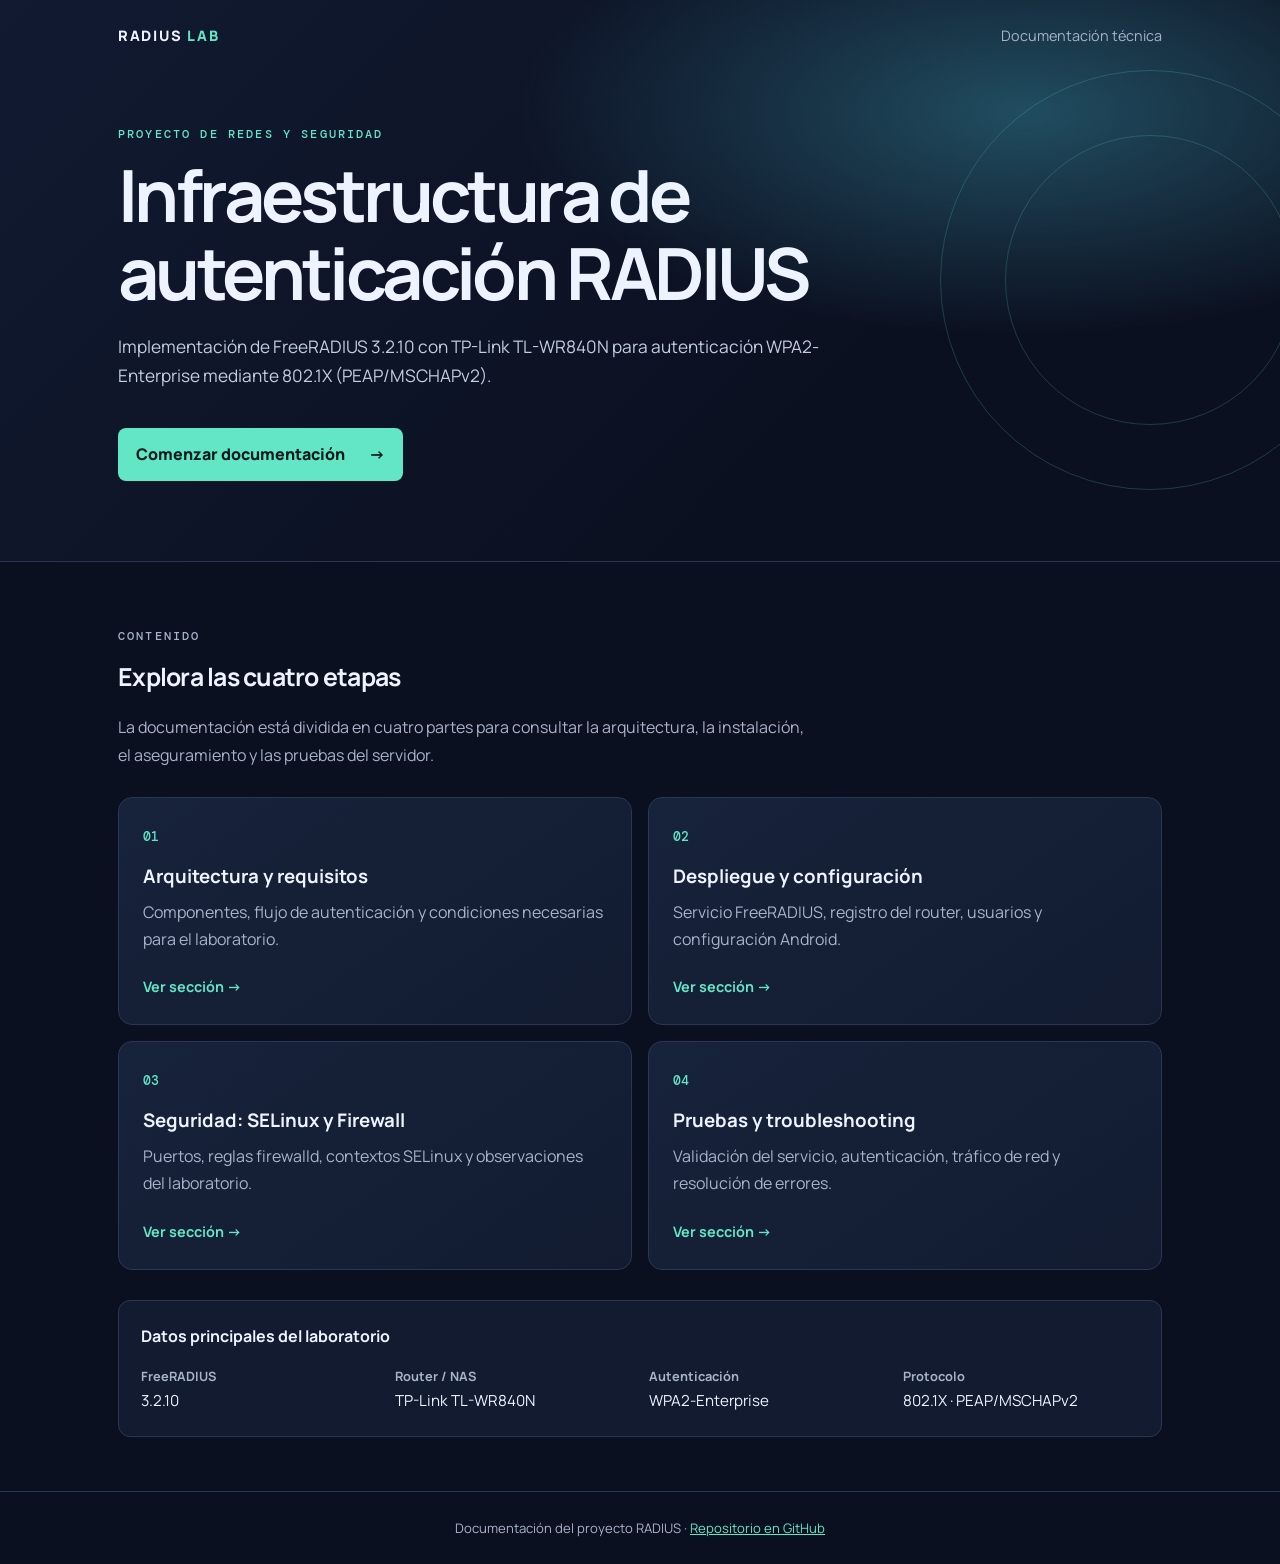
==== index.html @ 072e18bc "Add files via upload" ====
<!doctype html>
<html lang="es">
<head>
  <meta charset="utf-8">
  <meta name="viewport" content="width=device-width, initial-scale=1">
  <title>Servidor RADIUS | Documentación</title>
  <link rel="stylesheet" href="css/styles.css">
</head>
<body>
<header class="hero">
  <nav class="topnav"><a class="brand" href="index.html">RADIUS<span>LAB</span></a><span>Documentación técnica</span></nav>
  <div class="hero-content">
    <p class="eyebrow">PROYECTO DE REDES Y SEGURIDAD</p>
    <h1>Infraestructura de autenticación RADIUS</h1>
    <p class="lead">Implementación de FreeRADIUS 3.2.10 con TP-Link TL-WR840N para autenticación WPA2-Enterprise mediante 802.1X (PEAP/MSCHAPv2).</p>
    <a class="button" href="01-arquitectura.html">Comenzar documentación <span>→</span></a>
  </div>
  <div class="hero-orbit orbit-one"></div><div class="hero-orbit orbit-two"></div>
</header>
<main class="container">
  <section class="intro">
    <p class="eyebrow">CONTENIDO</p>
    <h2>Explora las cuatro etapas</h2>
    <p>La documentación está dividida en cuatro partes para consultar la arquitectura, la instalación, el aseguramiento y las pruebas del servidor.</p>
  </section>
  <section class="cards">
    <a class="card" href="01-arquitectura.html"><span class="number">01</span><h3>Arquitectura y requisitos</h3><p>Componentes, flujo de autenticación y condiciones necesarias para el laboratorio.</p><span class="card-link">Ver sección →</span></a>
    <a class="card" href="02-despliegue.html"><span class="number">02</span><h3>Despliegue y configuración</h3><p>Servicio FreeRADIUS, registro del router, usuarios y configuración Android.</p><span class="card-link">Ver sección →</span></a>
    <a class="card" href="03-seguridad.html"><span class="number">03</span><h3>Seguridad: SELinux y Firewall</h3><p>Puertos, reglas firewalld, contextos SELinux y observaciones del laboratorio.</p><span class="card-link">Ver sección →</span></a>
    <a class="card" href="04-pruebas.html"><span class="number">04</span><h3>Pruebas y troubleshooting</h3><p>Validación del servicio, autenticación, tráfico de red y resolución de errores.</p><span class="card-link">Ver sección →</span></a>
  </section>
  <section class="note"><strong>Datos principales del laboratorio</strong><div class="stats"><div><b>FreeRADIUS</b><span>3.2.10</span></div><div><b>Router / NAS</b><span>TP-Link TL-WR840N</span></div><div><b>Autenticación</b><span>WPA2-Enterprise</span></div><div><b>Protocolo</b><span>802.1X · PEAP/MSCHAPv2</span></div></div></section>
</main>
<footer>Documentación del proyecto RADIUS · <a href="https://github.com/joanvintimilla-droid/Implementaci-n-b-sica-de-servidor-RADIUS">Repositorio en GitHub</a></footer>
</body></html>
---- css/styles.css ----
@import url('https://fonts.googleapis.com/css2?family=DM+Mono:wght@400;500&family=Manrope:wght@400;500;600;700;800&display=swap');
:root{--bg:#0b1020;--panel:#121b30;--panel2:#17233b;--text:#edf3ff;--muted:#a6b3c9;--accent:#62e6c5;--line:#293752;--blue:#80aaff}
*{box-sizing:border-box}html{scroll-behavior:smooth}body{margin:0;background:#0b1020;color:var(--text);font-family:Manrope,Arial,sans-serif;line-height:1.7}.hero{min-height:440px;position:relative;overflow:hidden;background:radial-gradient(ellipse at 80% 20%,#214d60 0,transparent 35%),linear-gradient(135deg,#111a31,#0b1020 70%);border-bottom:1px solid var(--line)}.topnav{max-width:1100px;margin:auto;padding:24px 28px;display:flex;justify-content:space-between;align-items:center;color:var(--muted);font-size:.9rem;position:relative;z-index:2}.topnav a{color:var(--muted);text-decoration:none}.brand{font-weight:800;letter-spacing:.12em;color:var(--text)!important}.brand span{color:var(--accent);margin-left:5px}.hero-content{max-width:1100px;margin:54px auto 80px;padding:0 28px;position:relative;z-index:1}.eyebrow{color:var(--accent);font:500 .75rem 'DM Mono',monospace;letter-spacing:.18em}.hero h1,.page-header h1{font-size:clamp(2.4rem,6vw,4.5rem);line-height:1.08;max-width:850px;margin:14px 0 20px;letter-spacing:-.05em}.lead{font-size:1.08rem;color:#c1cde0;max-width:760px}.button{display:inline-flex;gap:24px;align-items:center;margin-top:20px;padding:13px 18px;background:var(--accent);color:#071a1b;text-decoration:none;border-radius:8px;font-weight:800}.hero-orbit{position:absolute;border:1px solid #62e6c533;border-radius:50%;pointer-events:none}.orbit-one{width:420px;height:420px;right:-80px;top:70px}.orbit-two{width:290px;height:290px;right:-15px;top:135px}.container{max-width:1100px;margin:auto;padding:54px 28px}.intro{max-width:700px;margin-bottom:28px}.intro h2,.article h2{font-size:1.55rem;letter-spacing:-.03em;margin:8px 0}.intro p,.muted{color:var(--muted)}.cards{display:grid;grid-template-columns:repeat(2,minmax(0,1fr));gap:16px}.card{display:block;text-decoration:none;color:var(--text);padding:24px;background:linear-gradient(145deg,var(--panel2),var(--panel));border:1px solid var(--line);border-radius:14px;transition:.2s}.card:hover{transform:translateY(-3px);border-color:var(--accent)}.number{font:500 .8rem 'DM Mono';color:var(--accent)}.card h3{margin:12px 0 6px}.card p{color:var(--muted);margin:0 0 20px}.card-link{color:var(--accent);font-weight:700;font-size:.9rem}.note,.callout,.warning{margin-top:30px;padding:22px;border:1px solid var(--line);border-radius:12px;background:var(--panel)}.stats{display:grid;grid-template-columns:repeat(4,1fr);gap:18px;margin-top:16px}.stats div{display:flex;flex-direction:column}.stats b{font-size:.8rem;color:var(--muted)}.stats span{font-size:.95rem}.page-header{background:radial-gradient(ellipse at 85% 15%,#214d60 0,transparent 38%),#111a31;border-bottom:1px solid var(--line);padding-bottom:46px}.page-header>.eyebrow,.page-header>h1,.page-header>.lead{max-width:1044px;margin-left:auto;margin-right:auto;padding-left:28px;padding-right:28px}.page-header h1{font-size:clamp(2.3rem,5vw,3.7rem)}.article{padding-top:42px}.article h2{margin-top:34px}.article p,.article li{color:#c5d0e2}.article li{margin:.45rem 0}.flow{display:flex;align-items:center;justify-content:center;gap:12px;flex-wrap:wrap;padding:24px;background:var(--panel);border:1px solid var(--line);border-radius:14px}.node{display:flex;flex-direction:column;gap:4px;padding:15px 18px;background:#1a2944;border:1px solid #38516f;border-radius:10px;min-width:145px}.node small{color:var(--accent);font:500 .65rem 'DM Mono'}.node span{font-size:.78rem;color:var(--muted)}.arrow{color:var(--accent);font: .75rem 'DM Mono'}.table-wrap{overflow-x:auto;border:1px solid var(--line);border-radius:10px;margin:16px 0}table{width:100%;border-collapse:collapse;min-width:650px}th,td{text-align:left;padding:13px 15px;border-bottom:1px solid var(--line);vertical-align:top}th{background:#18243b;color:var(--accent);font-size:.8rem}td{color:#c5d0e2;font-size:.9rem}tr:last-child td{border-bottom:0}code,pre{font-family:'DM Mono',monospace}code{color:#8cebd2;background:#172b37;padding:2px 5px;border-radius:4px;font-size:.88em}pre{padding:17px;background:#070c17;border:1px solid var(--line);border-radius:9px;overflow:auto;color:var(--accent)}.callout a{color:var(--accent)}.warning{border-color:#806b39;background:#241f18}.warning b{color:#ffd27b}.result{display:flex;align-items:center;gap:15px;background:#102b2a;border:1px solid #28635a;padding:16px;border-radius:10px}.result p{margin:3px 0}.check{font-size:1.6rem;color:var(--accent)}.tests{display:grid;grid-template-columns:repeat(2,minmax(0,1fr));gap:10px}.tests div{display:flex;flex-direction:column;gap:5px;padding:15px;background:var(--panel);border:1px solid var(--line);border-radius:9px}.tests b{color:var(--accent);font:500 .75rem 'DM Mono'}.tests span{font-size:.88rem;color:var(--muted)}.pager{display:flex;justify-content:space-between;gap:18px;margin-top:48px;padding-top:20px;border-top:1px solid var(--line)}.pager a{color:var(--accent);text-decoration:none;font-weight:700;font-size:.9rem}footer{padding:25px;text-align:center;border-top:1px solid var(--line);color:var(--muted);font-size:.82rem}footer a{color:var(--accent)}@media(max-width:680px){.cards,.tests{grid-template-columns:1fr}.stats{grid-template-columns:repeat(2,1fr)}.hero-content{margin-top:35px}.flow{flex-direction:column}.arrow{transform:rotate(90deg)}.pager{flex-direction:column}.topnav{padding:18px 20px}.container{padding:38px 20px}.page-header>.eyebrow,.page-header>h1,.page-header>.lead{padding-left:20px;padding-right:20px}}
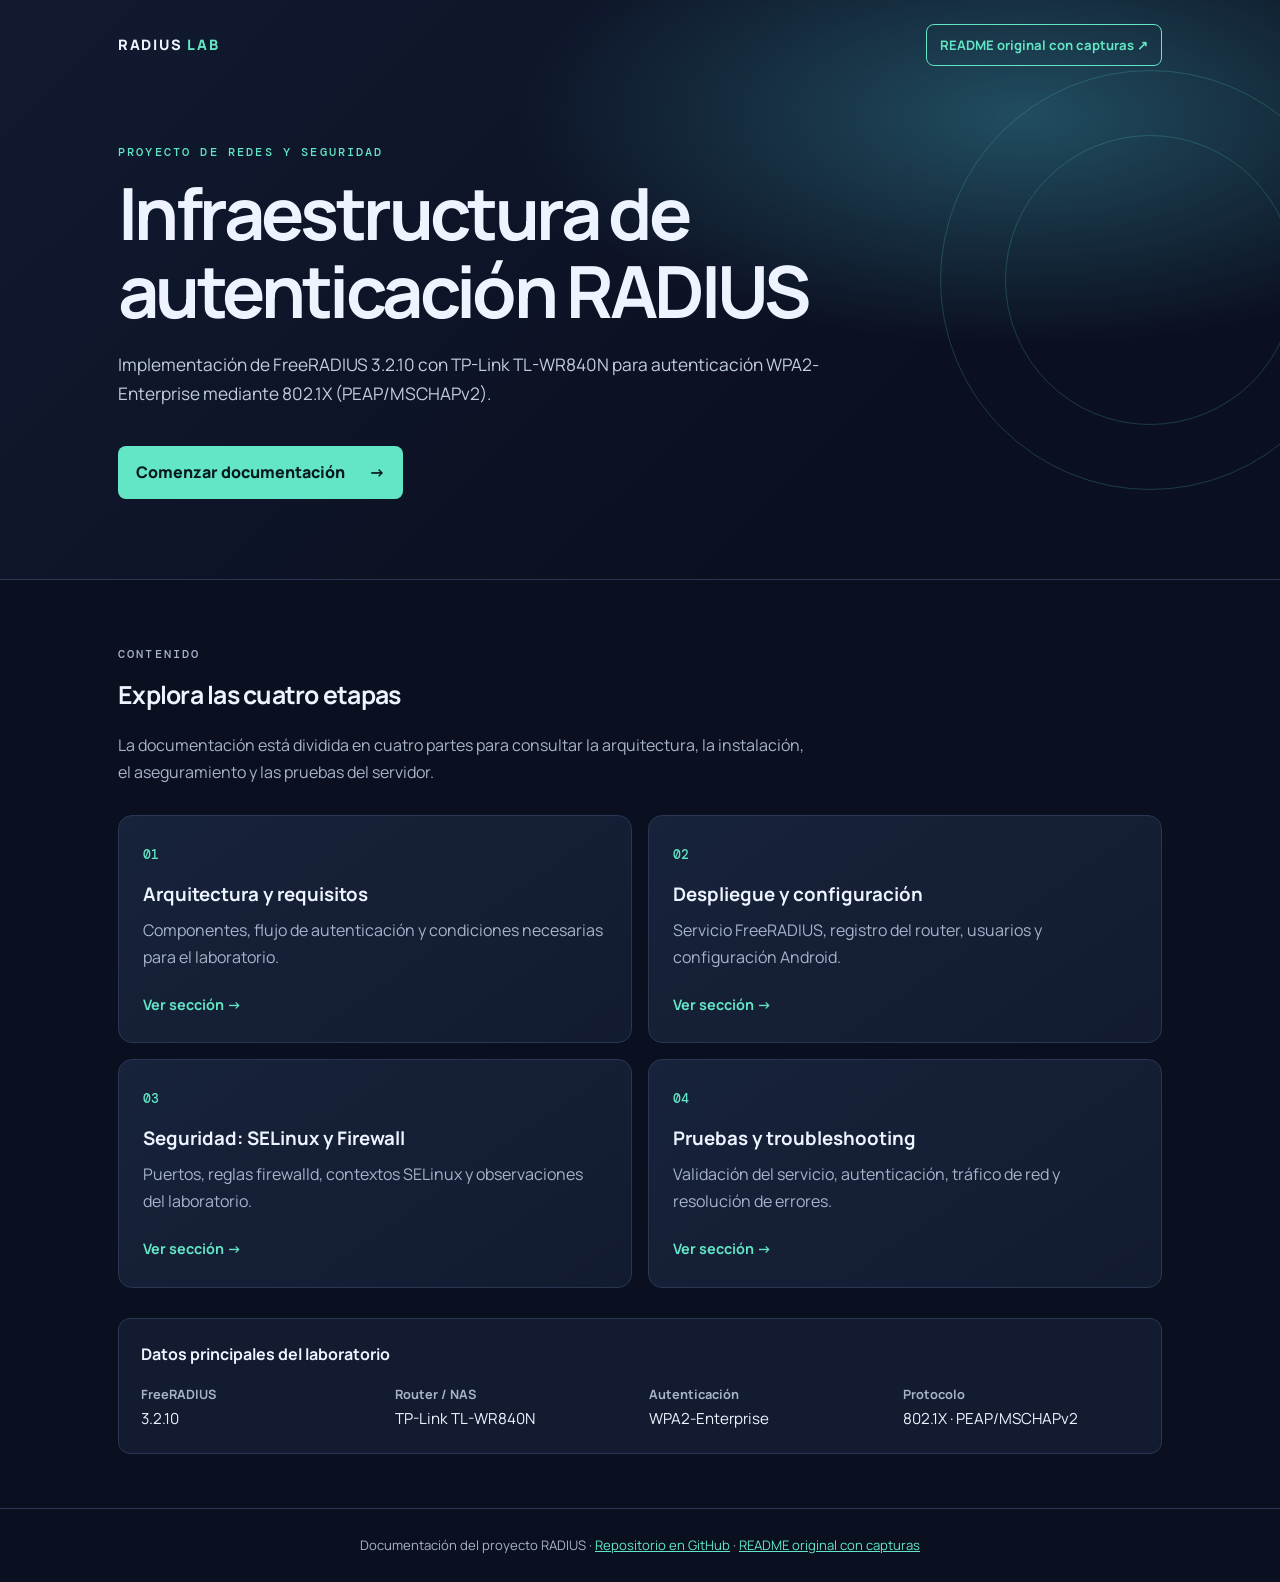
==== commit 5a371fd6: "Add files via upload" ====
--- a/index.html
+++ b/index.html
@@ -8,7 +8,7 @@
 </head>
 <body>
 <header class="hero">
-  <nav class="topnav"><a class="brand" href="index.html">RADIUS<span>LAB</span></a><span>Documentación técnica</span></nav>
+  <nav class="topnav"><a class="brand" href="index.html">RADIUS<span>LAB</span></a><a class="source-button" href="https://github.com/joanvintimilla-droid/Implementaci-n-b-sica-de-servidor-RADIUS/blob/main/README.md" target="_blank" rel="noopener">README original con capturas ↗</a></nav>
   <div class="hero-content">
     <p class="eyebrow">PROYECTO DE REDES Y SEGURIDAD</p>
     <h1>Infraestructura de autenticación RADIUS</h1>
@@ -31,5 +31,5 @@
   </section>
   <section class="note"><strong>Datos principales del laboratorio</strong><div class="stats"><div><b>FreeRADIUS</b><span>3.2.10</span></div><div><b>Router / NAS</b><span>TP-Link TL-WR840N</span></div><div><b>Autenticación</b><span>WPA2-Enterprise</span></div><div><b>Protocolo</b><span>802.1X · PEAP/MSCHAPv2</span></div></div></section>
 </main>
-<footer>Documentación del proyecto RADIUS · <a href="https://github.com/joanvintimilla-droid/Implementaci-n-b-sica-de-servidor-RADIUS">Repositorio en GitHub</a></footer>
+<footer>Documentación del proyecto RADIUS · <a href="https://github.com/joanvintimilla-droid/Implementaci-n-b-sica-de-servidor-RADIUS">Repositorio en GitHub</a> · <a href="https://github.com/joanvintimilla-droid/Implementaci-n-b-sica-de-servidor-RADIUS/blob/main/README.md" target="_blank" rel="noopener">README original con capturas</a></footer>
 </body></html>
--- a/css/styles.css
+++ b/css/styles.css
@@ -1,3 +1,5 @@
 @import url('https://fonts.googleapis.com/css2?family=DM+Mono:wght@400;500&family=Manrope:wght@400;500;600;700;800&display=swap');
 :root{--bg:#0b1020;--panel:#121b30;--panel2:#17233b;--text:#edf3ff;--muted:#a6b3c9;--accent:#62e6c5;--line:#293752;--blue:#80aaff}
 *{box-sizing:border-box}html{scroll-behavior:smooth}body{margin:0;background:#0b1020;color:var(--text);font-family:Manrope,Arial,sans-serif;line-height:1.7}.hero{min-height:440px;position:relative;overflow:hidden;background:radial-gradient(ellipse at 80% 20%,#214d60 0,transparent 35%),linear-gradient(135deg,#111a31,#0b1020 70%);border-bottom:1px solid var(--line)}.topnav{max-width:1100px;margin:auto;padding:24px 28px;display:flex;justify-content:space-between;align-items:center;color:var(--muted);font-size:.9rem;position:relative;z-index:2}.topnav a{color:var(--muted);text-decoration:none}.brand{font-weight:800;letter-spacing:.12em;color:var(--text)!important}.brand span{color:var(--accent);margin-left:5px}.hero-content{max-width:1100px;margin:54px auto 80px;padding:0 28px;position:relative;z-index:1}.eyebrow{color:var(--accent);font:500 .75rem 'DM Mono',monospace;letter-spacing:.18em}.hero h1,.page-header h1{font-size:clamp(2.4rem,6vw,4.5rem);line-height:1.08;max-width:850px;margin:14px 0 20px;letter-spacing:-.05em}.lead{font-size:1.08rem;color:#c1cde0;max-width:760px}.button{display:inline-flex;gap:24px;align-items:center;margin-top:20px;padding:13px 18px;background:var(--accent);color:#071a1b;text-decoration:none;border-radius:8px;font-weight:800}.hero-orbit{position:absolute;border:1px solid #62e6c533;border-radius:50%;pointer-events:none}.orbit-one{width:420px;height:420px;right:-80px;top:70px}.orbit-two{width:290px;height:290px;right:-15px;top:135px}.container{max-width:1100px;margin:auto;padding:54px 28px}.intro{max-width:700px;margin-bottom:28px}.intro h2,.article h2{font-size:1.55rem;letter-spacing:-.03em;margin:8px 0}.intro p,.muted{color:var(--muted)}.cards{display:grid;grid-template-columns:repeat(2,minmax(0,1fr));gap:16px}.card{display:block;text-decoration:none;color:var(--text);padding:24px;background:linear-gradient(145deg,var(--panel2),var(--panel));border:1px solid var(--line);border-radius:14px;transition:.2s}.card:hover{transform:translateY(-3px);border-color:var(--accent)}.number{font:500 .8rem 'DM Mono';color:var(--accent)}.card h3{margin:12px 0 6px}.card p{color:var(--muted);margin:0 0 20px}.card-link{color:var(--accent);font-weight:700;font-size:.9rem}.note,.callout,.warning{margin-top:30px;padding:22px;border:1px solid var(--line);border-radius:12px;background:var(--panel)}.stats{display:grid;grid-template-columns:repeat(4,1fr);gap:18px;margin-top:16px}.stats div{display:flex;flex-direction:column}.stats b{font-size:.8rem;color:var(--muted)}.stats span{font-size:.95rem}.page-header{background:radial-gradient(ellipse at 85% 15%,#214d60 0,transparent 38%),#111a31;border-bottom:1px solid var(--line);padding-bottom:46px}.page-header>.eyebrow,.page-header>h1,.page-header>.lead{max-width:1044px;margin-left:auto;margin-right:auto;padding-left:28px;padding-right:28px}.page-header h1{font-size:clamp(2.3rem,5vw,3.7rem)}.article{padding-top:42px}.article h2{margin-top:34px}.article p,.article li{color:#c5d0e2}.article li{margin:.45rem 0}.flow{display:flex;align-items:center;justify-content:center;gap:12px;flex-wrap:wrap;padding:24px;background:var(--panel);border:1px solid var(--line);border-radius:14px}.node{display:flex;flex-direction:column;gap:4px;padding:15px 18px;background:#1a2944;border:1px solid #38516f;border-radius:10px;min-width:145px}.node small{color:var(--accent);font:500 .65rem 'DM Mono'}.node span{font-size:.78rem;color:var(--muted)}.arrow{color:var(--accent);font: .75rem 'DM Mono'}.table-wrap{overflow-x:auto;border:1px solid var(--line);border-radius:10px;margin:16px 0}table{width:100%;border-collapse:collapse;min-width:650px}th,td{text-align:left;padding:13px 15px;border-bottom:1px solid var(--line);vertical-align:top}th{background:#18243b;color:var(--accent);font-size:.8rem}td{color:#c5d0e2;font-size:.9rem}tr:last-child td{border-bottom:0}code,pre{font-family:'DM Mono',monospace}code{color:#8cebd2;background:#172b37;padding:2px 5px;border-radius:4px;font-size:.88em}pre{padding:17px;background:#070c17;border:1px solid var(--line);border-radius:9px;overflow:auto;color:var(--accent)}.callout a{color:var(--accent)}.warning{border-color:#806b39;background:#241f18}.warning b{color:#ffd27b}.result{display:flex;align-items:center;gap:15px;background:#102b2a;border:1px solid #28635a;padding:16px;border-radius:10px}.result p{margin:3px 0}.check{font-size:1.6rem;color:var(--accent)}.tests{display:grid;grid-template-columns:repeat(2,minmax(0,1fr));gap:10px}.tests div{display:flex;flex-direction:column;gap:5px;padding:15px;background:var(--panel);border:1px solid var(--line);border-radius:9px}.tests b{color:var(--accent);font:500 .75rem 'DM Mono'}.tests span{font-size:.88rem;color:var(--muted)}.pager{display:flex;justify-content:space-between;gap:18px;margin-top:48px;padding-top:20px;border-top:1px solid var(--line)}.pager a{color:var(--accent);text-decoration:none;font-weight:700;font-size:.9rem}footer{padding:25px;text-align:center;border-top:1px solid var(--line);color:var(--muted);font-size:.82rem}footer a{color:var(--accent)}@media(max-width:680px){.cards,.tests{grid-template-columns:1fr}.stats{grid-template-columns:repeat(2,1fr)}.hero-content{margin-top:35px}.flow{flex-direction:column}.arrow{transform:rotate(90deg)}.pager{flex-direction:column}.topnav{padding:18px 20px}.container{padding:38px 20px}.page-header>.eyebrow,.page-header>h1,.page-header>.lead{padding-left:20px;padding-right:20px}}
+
+.nav-actions{display:flex;align-items:center;gap:18px}.source-button{display:inline-block;padding:9px 13px;border:1px solid var(--accent);border-radius:8px;color:var(--accent)!important;font-weight:700;font-size:.82rem}.source-button:hover{background:#62e6c51a}@media(max-width:680px){.nav-actions{gap:9px;flex-wrap:wrap;justify-content:flex-end}.source-button{font-size:.72rem;padding:7px 9px}}
